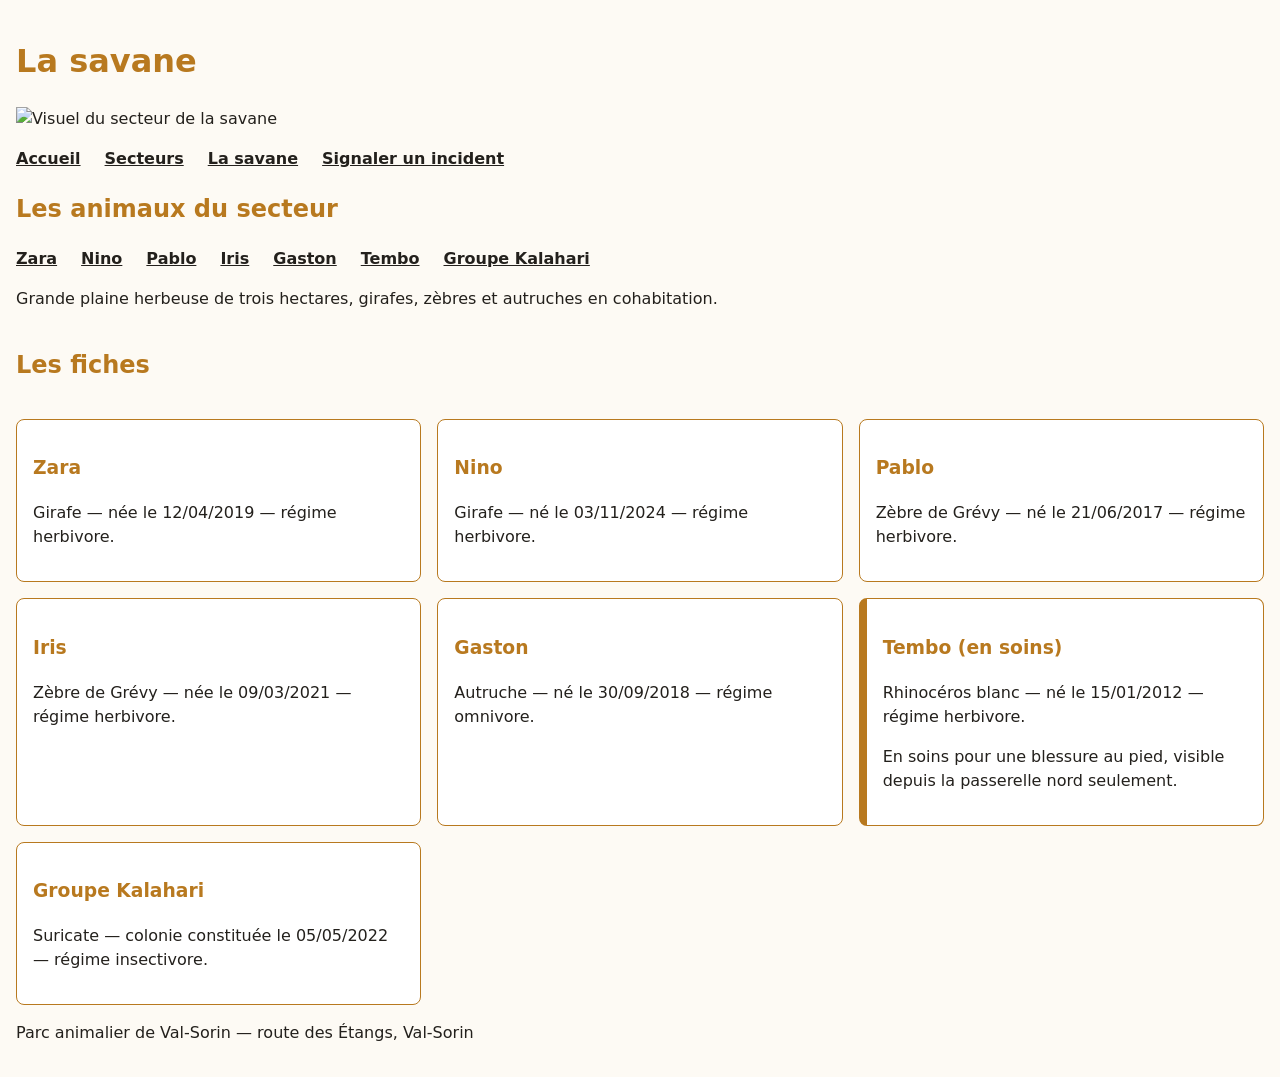
==== secteur.html @ 3593d5d1 "bootstrap" ====
<!DOCTYPE html>
<html lang="fr">
<head>
  <meta charset="utf-8">
  <meta name="viewport" content="width=device-width, initial-scale=1">
  <title>La savane — Parc animalier de Val-Sorin</title>
  <link rel="stylesheet" href="css/site.css">
</head>
<body>
  <header>
    <h1>La savane</h1>
    <img src="data/images/savane.svg" alt="Visuel du secteur de la savane">
    <nav aria-label="Menu principal">
      <ul>
        <li><a href="index.html">Accueil</a></li>
        <li><a href="secteurs.html">Secteurs</a></li>
        <li><a href="secteur.html">La savane</a></li>
        <li><a href="ticket.html">Signaler un incident</a></li>
      </ul>
    </nav>
  </header>

  <main>
    <nav aria-label="Les animaux de la savane">
      <h2>Les animaux du secteur</h2>
      <ul>
        <li><a href="#animal-1">Zara</a></li>
        <li><a href="#animal-2">Nino</a></li>
        <li><a href="#animal-3">Pablo</a></li>
        <li><a href="#animal-4">Iris</a></li>
        <li><a href="#animal-5">Gaston</a></li>
        <li><a href="#animal-6">Tembo</a></li>
        <li><a href="#animal-7">Groupe Kalahari</a></li>
      </ul>
    </nav>

    <p>
      Grande plaine herbeuse de trois hectares, girafes, zèbres et autruches
      en cohabitation.
    </p>

    <section class="cartes">
      <h2>Les fiches</h2>

      <article id="animal-1">
        <h3>Zara</h3>
        <p>Girafe — née le 12/04/2019 — régime herbivore.</p>
      </article>

      <article id="animal-2">
        <h3>Nino</h3>
        <p>Girafe — né le 03/11/2024 — régime herbivore.</p>
      </article>

      <article id="animal-3">
        <h3>Pablo</h3>
        <p>Zèbre de Grévy — né le 21/06/2017 — régime herbivore.</p>
      </article>

      <article id="animal-4">
        <h3>Iris</h3>
        <p>Zèbre de Grévy — née le 09/03/2021 — régime herbivore.</p>
      </article>

      <article id="animal-5">
        <h3>Gaston</h3>
        <p>Autruche — né le 30/09/2018 — régime omnivore.</p>
      </article>

      <article id="animal-6" class="soins">
        <h3>Tembo <strong>(en soins)</strong></h3>
        <p>Rhinocéros blanc — né le 15/01/2012 — régime herbivore.</p>
        <p>En soins pour une blessure au pied, visible depuis la passerelle nord seulement.</p>
      </article>

      <article id="animal-7">
        <h3>Groupe Kalahari</h3>
        <p>Suricate — colonie constituée le 05/05/2022 — régime insectivore.</p>
      </article>
    </section>
  </main>

  <footer>
    <p>Parc animalier de Val-Sorin — route des Étangs, Val-Sorin</p>
  </footer>
</body>
</html>
---- css/site.css ----
/* Parc animalier de Val-Sorin - la feuille unique des quatre pages.
   Mission 1, etape 2. Mobile d'abord : une colonne par defaut,
   trois colonnes seulement a partir de 768 px. */

/* Q2 - la charte du parc : quatre variables, et plus aucune couleur ailleurs */
:root {
  --fond: #fdfaf4;
  --texte: #23201c;
  --accent: #b8791f;
  --police: system-ui, "Segoe UI", Arial, sans-serif;
}

body {
  background: var(--fond);
  color: var(--texte);
  font-family: var(--police);
  margin: 0;
  padding: 1rem;
  line-height: 1.5;
}

h1, h2, h3 {
  color: var(--accent);
}

/* Q3 - la navigation sur une ligne : flex sur le PARENT, la liste */
nav ul {
  display: flex;
  gap: 1.5rem;
  list-style: none;
  padding: 0;
  flex-wrap: wrap;
}

nav a {
  color: var(--texte);
  font-weight: 600;
}

/* Q4 - une meme classe sur les deux conteneurs : une colonne d'abord */
.cartes {
  display: grid;
  grid-template-columns: 1fr;
  gap: 1rem;
  list-style: none;
  padding: 0;
}

/* le titre de la section est un enfant du conteneur, comme les cartes :
   sans cette regle il occupe la premiere case de la grille */
.cartes > h2 {
  grid-column: 1 / -1;
}

.cartes > li,
.cartes > article {
  background: white;
  border: 1px solid var(--accent);
  border-radius: 8px;
  padding: 1rem;
  transition: transform 0.2s;
}

/* Q6 - le survol : la transition est deja sur l'etat de repos, au-dessus */
.cartes > li:hover,
.cartes > article:hover {
  transform: scale(1.03);
}

/* Q9 (consolidation) - l'animal en soins se distingue par une classe */
.cartes > article.soins {
  border-left: 8px solid var(--accent);
}

/* Q7 - le tableau des secteurs */
table {
  border-collapse: collapse;
  width: 100%;
}

caption {
  text-align: left;
  font-weight: 600;
  padding-bottom: 0.5rem;
}

th {
  background: var(--accent);
  color: white;
  text-align: left;
  padding: 0.5rem;
}

td {
  padding: 0.5rem;
  background: white;
}

tr.paire td {
  background: var(--fond);
}

/* Q8 - le formulaire : l'etiquette au-dessus, le champ sur toute la largeur */
label {
  display: block;
  font-weight: 600;
}

input,
select,
textarea {
  width: 100%;
  box-sizing: border-box;
  padding: 0.5rem;
  font-family: inherit;
  font-size: 1rem;
}

/* les boutons radio gardent leur taille, leur etiquette reste a cote */
input[type="radio"] {
  width: auto;
}

input[type="radio"] + label {
  display: inline;
  font-weight: normal;
}

input:focus,
select:focus,
textarea:focus,
button:focus {
  outline: 3px solid var(--accent);
  outline-offset: 2px;
}

img {
  max-width: 100%;
  height: auto;
}

/* Q5 - trois colonnes a partir de 768 px, et pas avant ; la regle de la Q4 ne change pas */
@media (min-width: 768px) {
  .cartes {
    grid-template-columns: repeat(3, 1fr);
  }
}
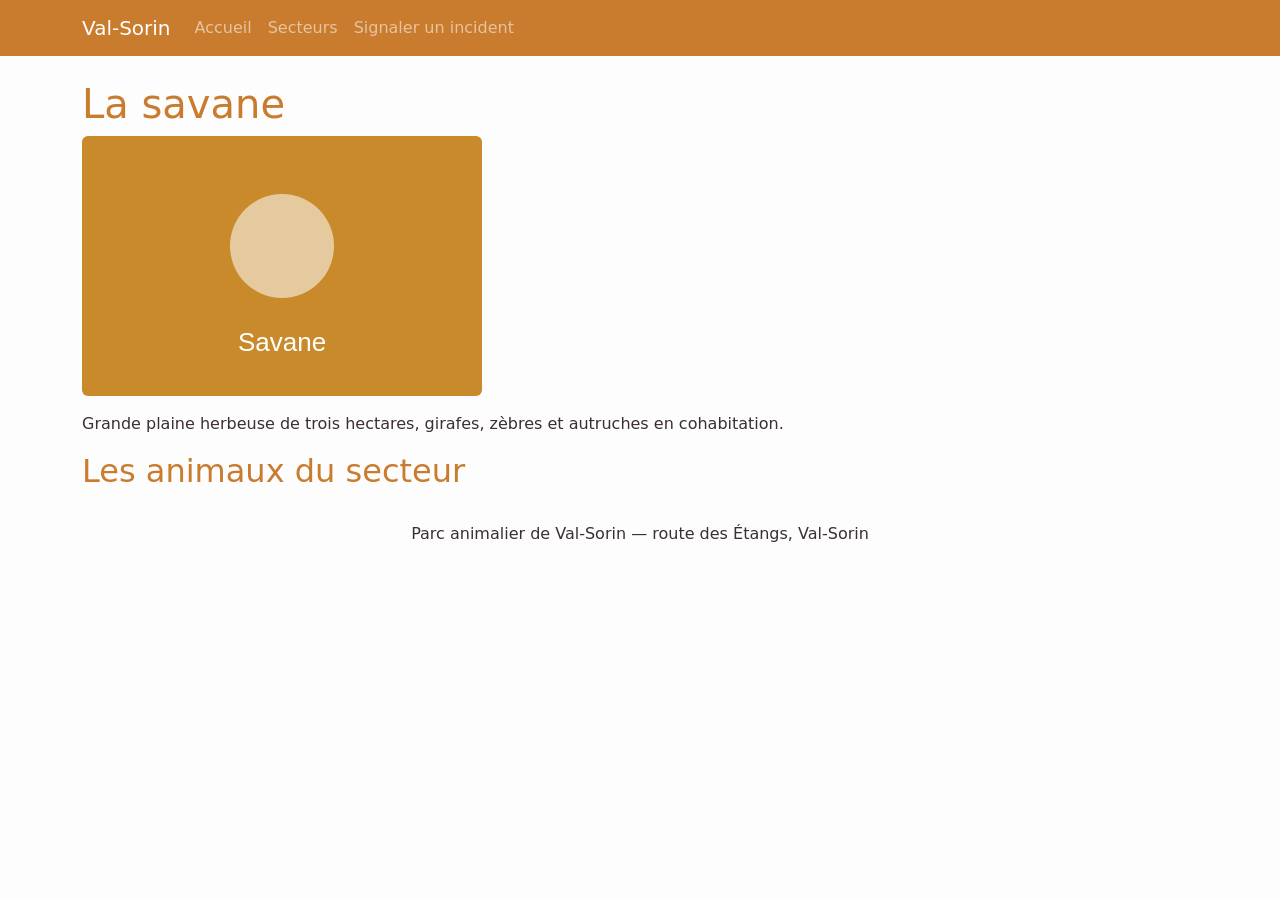
==== commit fad20c89: "bootstrap finit" ====
--- a/secteur.html
+++ b/secteur.html
@@ -3,85 +3,42 @@
 <head>
   <meta charset="utf-8">
   <meta name="viewport" content="width=device-width, initial-scale=1">
-  <title>La savane — Parc animalier de Val-Sorin</title>
-  <link rel="stylesheet" href="css/site.css">
+  <title>La savane - Parc animalier de Val-Sorin</title>
+  <link href="https://cdn.jsdelivr.net/npm/bootstrap@5.3.3/dist/css/bootstrap.min.css" rel="stylesheet">
+  <link rel="stylesheet" href="css/chartre.css">
 </head>
 <body>
-  <header>
+  <nav class="navbar navbar-expand-lg navbar-dark">
+    <div class="container">
+      <a class="navbar-brand" href="index.html">Val-Sorin</a>
+      <button class="navbar-toggler" type="button" data-bs-toggle="collapse" data-bs-target="#menu">
+        <span class="navbar-toggler-icon"></span>
+      </button>
+      <div class="collapse navbar-collapse" id="menu">
+        <ul class="navbar-nav">
+          <li class="nav-item"><a class="nav-link" href="index.html">Accueil</a></li>
+          <li class="nav-item"><a class="nav-link" href="secteurs.html">Secteurs</a></li>
+          <li class="nav-item"><a class="nav-link" href="ticket.html">Signaler un incident</a></li>
+        </ul>
+      </div>
+    </div>
+  </nav>
+
+  <main class="container my-4">
     <h1>La savane</h1>
-    <img src="data/images/savane.svg" alt="Visuel du secteur de la savane">
-    <nav aria-label="Menu principal">
-      <ul>
-        <li><a href="index.html">Accueil</a></li>
-        <li><a href="secteurs.html">Secteurs</a></li>
-        <li><a href="secteur.html">La savane</a></li>
-        <li><a href="ticket.html">Signaler un incident</a></li>
-      </ul>
-    </nav>
-  </header>
+    <img class="img-fluid rounded mb-3" src="images/savane.svg" alt="Grande plaine herbeuse de la savane">
+    <p>Grande plaine herbeuse de trois hectares, girafes, zèbres et autruches en cohabitation.</p>
 
-  <main>
-    <nav aria-label="Les animaux de la savane">
-      <h2>Les animaux du secteur</h2>
-      <ul>
-        <li><a href="#animal-1">Zara</a></li>
-        <li><a href="#animal-2">Nino</a></li>
-        <li><a href="#animal-3">Pablo</a></li>
-        <li><a href="#animal-4">Iris</a></li>
-        <li><a href="#animal-5">Gaston</a></li>
-        <li><a href="#animal-6">Tembo</a></li>
-        <li><a href="#animal-7">Groupe Kalahari</a></li>
-      </ul>
-    </nav>
-
-    <p>
-      Grande plaine herbeuse de trois hectares, girafes, zèbres et autruches
-      en cohabitation.
-    </p>
-
-    <section class="cartes">
-      <h2>Les fiches</h2>
-
-      <article id="animal-1">
-        <h3>Zara</h3>
-        <p>Girafe — née le 12/04/2019 — régime herbivore.</p>
-      </article>
-
-      <article id="animal-2">
-        <h3>Nino</h3>
-        <p>Girafe — né le 03/11/2024 — régime herbivore.</p>
-      </article>
-
-      <article id="animal-3">
-        <h3>Pablo</h3>
-        <p>Zèbre de Grévy — né le 21/06/2017 — régime herbivore.</p>
-      </article>
-
-      <article id="animal-4">
-        <h3>Iris</h3>
-        <p>Zèbre de Grévy — née le 09/03/2021 — régime herbivore.</p>
-      </article>
-
-      <article id="animal-5">
-        <h3>Gaston</h3>
-        <p>Autruche — né le 30/09/2018 — régime omnivore.</p>
-      </article>
-
-      <article id="animal-6" class="soins">
-        <h3>Tembo <strong>(en soins)</strong></h3>
-        <p>Rhinocéros blanc — né le 15/01/2012 — régime herbivore.</p>
-        <p>En soins pour une blessure au pied, visible depuis la passerelle nord seulement.</p>
-      </article>
-
-      <article id="animal-7">
-        <h3>Groupe Kalahari</h3>
-        <p>Suricate — colonie constituée le 05/05/2022 — régime insectivore.</p>
-      </article>
-    </section>
+    <h2>Les animaux du secteur</h2>
+    <div id="fiches" class="row row-cols-1 row-cols-md-3 g-3">
+    </div>
   </main>
 
-  <footer>
+  <footer class="text-center py-3">
     <p>Parc animalier de Val-Sorin — route des Étangs, Val-Sorin</p>
   </footer>
+
+  <script src="https://cdn.jsdelivr.net/npm/bootstrap@5.3.3/dist/js/bootstrap.bundle.min.js"></script>
+  <script src="js/secteur.js"></script>
 </body>
 </html>
--- a/css/chartre.css
+++ b/css/chartre.css
@@ -0,0 +1,30 @@
+:root {
+  --fond: #fdfdfd;
+  --texte: #3b2f2f;
+  --accent: #c97b2e;
+  --police: "Segoe UI", system-ui, sans-serif;
+}
+
+body {
+  font-family: var(--police);
+  background: var(--fond);
+  color: var(--texte);
+}
+
+h1, h2, h3, h4, h5 {
+  color: var(--accent);
+}
+
+.navbar {
+  background: var(--accent) !important;
+}
+
+.btn-primary {
+  background: var(--accent);
+  border-color: var(--accent);
+}
+
+.en-soins {
+  border: 2px solid var(--accent) !important;
+  background: #fff6ec;
+}
